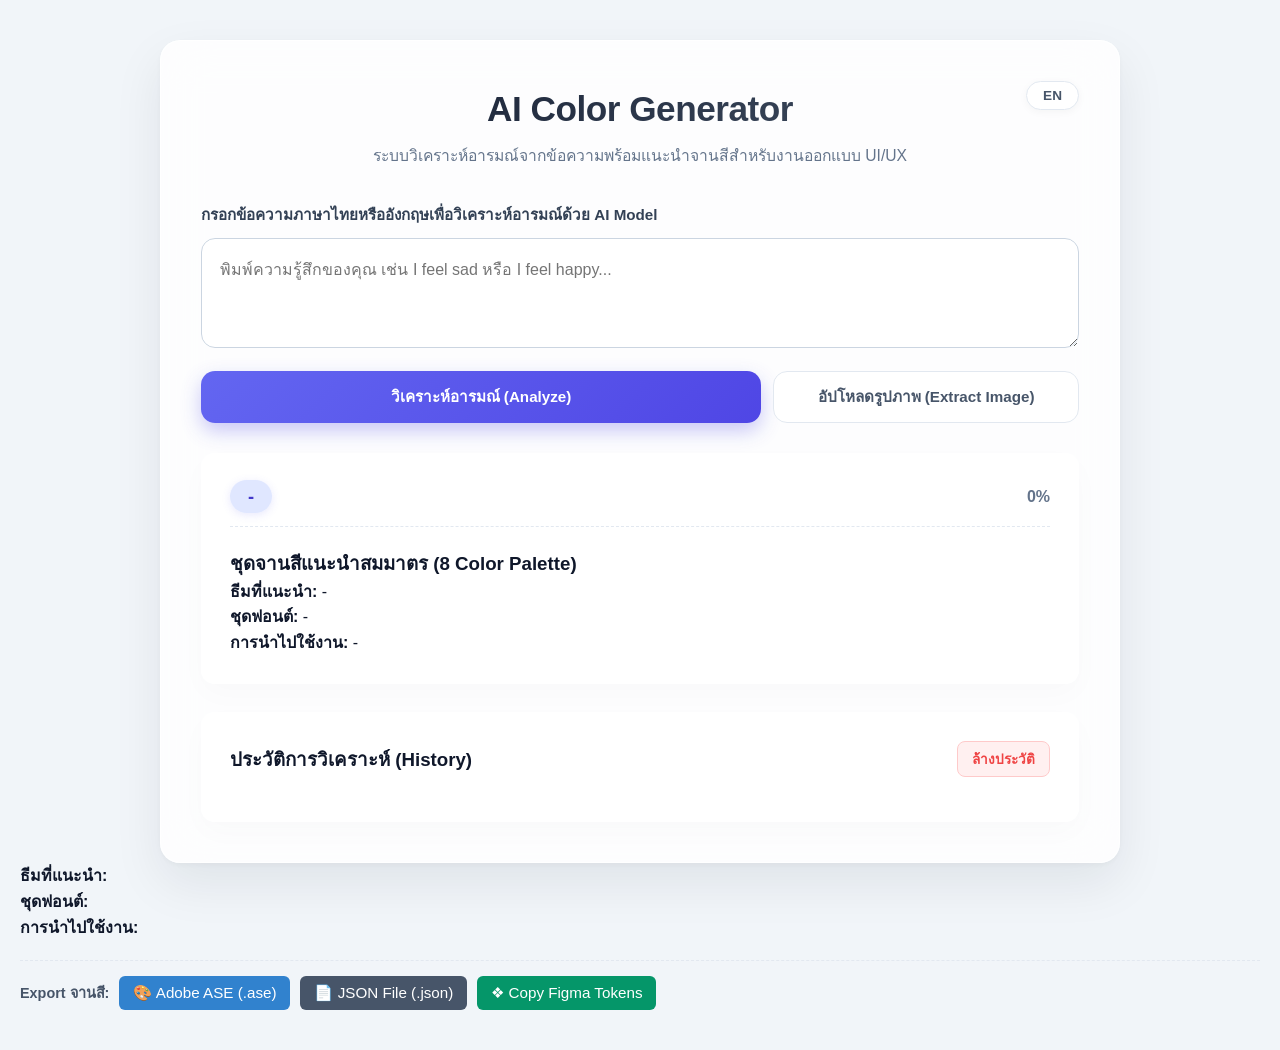
==== web/index.html @ 5c0ebe3a "Update index.html" ====
<!DOCTYPE html>
<html lang="th">
<head>
    <meta charset="UTF-8">
    <meta name="viewport" content="width=device-width, initial-scale=1.0">
    <title>AI Sentiment Color Palette</title>
    <link rel="stylesheet" href="style.css">
</head>
<body>
    <div class="container">
        <header>
            <h1>AI Color Generator</h1>
            <p id="subTitle">ระบบวิเคราะห์อารมณ์จากข้อความพร้อมแนะนำจานสีสำหรับงานออกแบบ UI/UX</p>
            <!-- 🟢 จุดที่ต้องตรวจสอบ: id ต้องตรงกัน และใส่ type="button" เพื่อป้องกันการ submit form -->
            <button type="button" id="langToggleBtn">EN</button>
        </header>

        <section class="input-section">
            <label id="inputLabel" for="textInput" class="input-label">กรอกข้อความภาษาไทยหรืออังกฤษเพื่อวิเคราะห์อารมณ์ด้วย AI Model</label>
            <textarea id="textInput" placeholder="พิมพ์ความรู้สึกของคุณ เช่น I feel sad หรือ I feel happy..."></textarea>
            
            <div class="action-buttons">
                <button type="button" id="analyzeBtn" class="btn-primary">วิเคราะห์อารมณ์ (Analyze)</button>
                <button type="button" id="uploadTriggerBtn" class="btn-secondary">อัปโหลดรูปภาพ (Extract Image)</button>
                <input type="file" id="imageInput" accept="image/*" style="display: none;">
            </div>
            
            <div id="alertBox" class="alert-box"></div>
        </section>

        <!-- Result Section -->
        <section class="result-section">
            <div class="result-header">
                <div>
                    <span id="emotionLabel" class="emotion-badge">-</span>
                </div>
                <div>
                    <span id="confidenceValue" style="font-weight: bold; color: #64748b;">0%</span>
                </div>
            </div>

            <h3 id="paletteTitle">ชุดจานสีแนะนำสมมาตร (8 Color Palette)</h3>
            <div id="paletteDisplay"></div>

            <div class="advisory-section">
                <p><strong>ธีมที่แนะนำ:</strong> <span id="themeName">-</span></p>
                <p><strong>ชุดฟอนต์:</strong> <span id="fontPairing">-</span></p>
                <p><strong>การนำไปใช้งาน:</strong> <span id="usageContext">-</span></p>
            </div>
        </section>

        <!-- Image Extracted Palette Section -->
        <section id="extractedPaletteSection" class="extracted-section" style="display: none;">
            <div class="image-preview-container">
                <img id="imagePreview" src="" alt="Uploaded Preview">
            </div>
            <div id="extractedPalette"></div>
        </section>

        <!-- History Section -->
        <section class="history-section">
            <div class="history-header">
                <h3 id="historyTitle">ประวัติการวิเคราะห์ (History)</h3>
                <button type="button" id="clearHistoryBtn" class="btn-clear">ล้างประวัติ</button>
            </div>
            <div id="historyList" class="history-list"></div>
        </section>
    </div>

    <!-- 🟢 ใส่ type="module" ในการเรียกใช้ script -->
    <script type="module" src="app.js"></script>

        <!-- ค้นหาโซนแสดงผลจานสีเดิม -->
    <div id="paletteDisplay"></div>

    <div class="advisory-section">
        <p><strong>ธีมที่แนะนำ:</strong> <span id="themeName"></span></p>
        <p><strong>ชุดฟอนต์:</strong> <span id="fontPairing"></span></p>
        <p><strong>การนำไปใช้งาน:</strong> <span id="usageContext"></span></p>
    </div>

    <!-- 🟢 นำโค้ดปุ่ม Export ชุดนี้ไปวางต่อตรงนี้ได้เลยครับ -->
    <div class="export-container" style="margin-top: 20px; padding-top: 15px; border-top: 1px dashed #e2e8f0; display: flex; gap: 10px; flex-wrap: wrap; align-items: center;">
        <span style="font-weight: bold; font-size: 0.9rem; color: #475569;">Export จานสี:</span>
    
     <!-- ปุ่มดาวน์โหลด ASE -->
     <button type="button" id="exportAseBtn" class="btn-export" style="background-color: #3182ce; color: white; padding: 8px 14px; border: none; border-radius: 6px; cursor: pointer; font-weight: 500;">
        🎨 Adobe ASE (.ase)
     </button>
    
     <!-- ปุ่มดาวน์โหลด JSON -->
     <button type="button" id="exportJsonBtn" class="btn-export" style="background-color: #475569; color: white; padding: 8px 14px; border: none; border-radius: 6px; cursor: pointer; font-weight: 500;">
            📄 JSON File (.json)
      </button>

     <!-- ปุ่ม Copy Figma Tokens -->
      <button type="button" id="exportFigmaBtn" class="btn-export" style="background-color: #059669; color: white; padding: 8px 14px; border: none; border-radius: 6px; cursor: pointer; font-weight: 500;">
          ❖ Copy Figma Tokens
        </button>
    </div>
</body>
</html>
---- web/style.css ----
/* ==========================================================================
   1. CORE VARIABLES & BASE
   ========================================================================== */
:root {
    --primary-radius: 20px;
    --secondary-radius: 14px;
    --transition-speed: 1s;
    --font-primary: 'Plus Jakarta Sans', 'Inter', -apple-system, sans-serif;
    
    --text-main: #0f172a;
    --text-muted: #64748b;
    
    --glass-bg: rgba(255, 255, 255, 0.82);
    --glass-border: rgba(255, 255, 255, 0.7);
    --glass-shadow: 0 20px 50px rgba(15, 23, 42, 0.08), 0 2px 6px rgba(0, 0, 0, 0.04);
}

* {
    box-sizing: border-box;
    margin: 0;
    padding: 0;
}

body {
    font-family: var(--font-primary);
    background-color: #f1f5f9;
    color: var(--text-main);
    min-height: 100vh;
    padding: 40px 20px;
    line-height: 1.6;
    transition: background-color var(--transition-speed) ease-in-out;
}

/* ==========================================================================
   2. MAIN CONTAINER
   ========================================================================== */
.container {
    max-width: 960px;
    margin: 0 auto;
    background: var(--glass-bg);
    backdrop-filter: blur(24px);
    -webkit-backdrop-filter: blur(24px);
    border: 1px solid var(--glass-border);
    border-radius: var(--primary-radius);
    padding: 40px;
    box-shadow: var(--glass-shadow);
}

header {
    text-align: center;
    margin-bottom: 35px;
    position: relative;
}

h1 {
    font-size: 2.2rem;
    font-weight: 800;
    letter-spacing: -0.5px;
    background: linear-gradient(135deg, #0f172a 0%, #475569 100%);
    -webkit-background-clip: text;
    -webkit-text-fill-color: transparent;
    margin-bottom: 6px;
}

#subTitle {
    color: var(--text-muted);
    font-size: 0.98rem;
}

#langToggleBtn {
    position: absolute;
    top: 0;
    right: 0;
    background: #ffffff;
    border: 1px solid #e2e8f0;
    padding: 6px 16px;
    border-radius: 30px;
    font-size: 0.85rem;
    font-weight: 700;
    color: #475569;
    cursor: pointer;
    box-shadow: 0 2px 8px rgba(0,0,0,0.04);
    transition: all 0.2s;
}

#langToggleBtn:hover {
    background: #f8fafc;
    border-color: #cbd5e1;
    transform: translateY(-1px);
}

/* ==========================================================================
   3. INPUTS & BUTTONS
   ========================================================================== */
.input-section {
    margin-bottom: 30px;
}

.input-label {
    display: block;
    font-weight: 700;
    margin-bottom: 10px;
    font-size: 0.95rem;
    color: #334155;
}

textarea {
    width: 100%;
    min-height: 110px;
    padding: 18px;
    border-radius: var(--secondary-radius);
    border: 1.5px solid #cbd5e1;
    background: rgba(255, 255, 255, 0.95);
    font-family: inherit;
    font-size: 1rem;
    color: var(--text-main);
    resize: vertical;
    transition: all 0.25s ease;
}

textarea:focus {
    outline: none;
    border-color: #6366f1;
    background: #ffffff;
    box-shadow: 0 0 0 4px rgba(99, 102, 241, 0.18);
}

.action-buttons {
    display: flex;
    gap: 12px;
    margin-top: 16px;
}

button {
    border: none;
    border-radius: var(--secondary-radius);
    padding: 13px 24px;
    font-size: 0.95rem;
    font-weight: 700;
    cursor: pointer;
    transition: all 0.25s cubic-bezier(0.4, 0, 0.2, 1);
}

.btn-primary {
    background: linear-gradient(135deg, #6366f1 0%, #4f46e5 100%);
    color: #ffffff;
    flex: 2;
    box-shadow: 0 8px 20px rgba(79, 70, 229, 0.3);
}

.btn-primary:hover {
    transform: translateY(-2px);
    box-shadow: 0 12px 25px rgba(79, 70, 229, 0.4);
}

.btn-secondary {
    background: #ffffff;
    border: 1.5px solid #e2e8f0;
    color: #475569;
    flex: 1;
}

.btn-secondary:hover {
    background: #f8fafc;
    border-color: #cbd5e1;
    color: #0f172a;
}

.alert-box {
    padding: 12px 16px;
    background-color: #fef2f2;
    border: 1px solid #fecaca;
    color: #dc2626;
    border-radius: var(--secondary-radius);
    font-size: 0.9rem;
    margin-top: 15px;
    display: none;
}

/* ==========================================================================
   4. PALETTE GRID (จัดเรียงสมมาตร 4 คอลัมน์ x 2 แถว)
   ========================================================================== */
.result-section, .extracted-section, .history-section {
    background: rgba(255, 255, 255, 0.7);
    border: 1px solid rgba(255, 255, 255, 0.9);
    border-radius: var(--secondary-radius);
    padding: 28px;
    margin-top: 28px;
    box-shadow: 0 10px 30px rgba(0,0,0,0.02);
}

.result-header {
    display: flex;
    justify-content: space-between;
    align-items: center;
    margin-bottom: 22px;
    padding-bottom: 14px;
    border-bottom: 1.5px dashed #e2e8f0;
}

.emotion-badge {
    font-size: 1.15rem;
    font-weight: 800;
    color: #4338ca;
    background: #e0e7ff;
    padding: 6px 18px;
    border-radius: 30px;
    box-shadow: 0 2px 8px rgba(99, 102, 241, 0.15);
}

/* 🟢 จุดสำคัญ: บังคับให้เป็น Grid 4 คอลัมน์ที่สมมาตร */
.palette-grid {
    display: grid;
    grid-template-columns: repeat(4, 1fr);
    gap: 16px;
    margin-top: 18px;
}

.color-card {
    display: flex;
    flex-direction: column;
    border-radius: 14px;
    overflow: hidden;
    background: #ffffff;
    border: 1px solid rgba(226, 232, 240, 0.8);
    box-shadow: 0 4px 12px rgba(0, 0, 0, 0.03);
    transition: all 0.25s cubic-bezier(0.34, 1.56, 0.64, 1);
    position: relative;
    cursor: pointer;
}

.color-card:hover {
    transform: translateY(-6px) scale(1.02);
    box-shadow: 0 14px 28px rgba(0, 0, 0, 0.1);
    border-color: rgba(99, 102, 241, 0.4);
}

.color-swatch-box {
    width: 100%;
    height: 80px;
    transition: opacity 0.2s;
    position: relative;
}

.color-info {
    padding: 12px 8px;
    text-align: center;
    background: #ffffff;
}

.color-hex {
    font-size: 0.88rem;
    font-weight: 800;
    color: #1e293b;
    display: block;
    font-family: 'JetBrains Mono', monospace, sans-serif;
    letter-spacing: -0.3px;
}

.color-role {
    font-size: 0.68rem;
    color: #64748b;
    text-transform: uppercase;
    letter-spacing: 0.8px;
    font-weight: 700;
    margin-top: 4px;
    display: inline-block;
    padding: 2px 8px;
    background: #f1f5f9;
    border-radius: 6px;
}

/* ==========================================================================
   5. HISTORY LIST
   ========================================================================== */
.history-header {
    display: flex;
    justify-content: space-between;
    align-items: center;
    margin-bottom: 16px;
}

.btn-clear {
    background: #fff0f0;
    color: #ef4444;
    font-size: 0.85rem;
    padding: 6px 14px;
    border-radius: 8px;
    border: 1px solid #fecaca;
}

.btn-clear:hover {
    background: #fee2e2;
    color: #dc2626;
}

.history-list {
    display: flex;
    flex-direction: column;
    gap: 10px;
    max-height: 320px;
    overflow-y: auto;
    padding-right: 4px;
}

.history-item {
    display: flex;
    justify-content: space-between;
    align-items: center;
    padding: 12px 18px;
    background: rgba(255, 255, 255, 0.8);
    border: 1px solid rgba(226, 232, 240, 0.8);
    border-radius: 12px;
    cursor: pointer;
    transition: all 0.2s ease;
}

.history-item:hover {
    background: #ffffff;
    transform: translateX(4px);
    box-shadow: 0 4px 14px rgba(0,0,0,0.05);
}

.history-text {
    max-width: 280px;
    white-space: nowrap;
    overflow: hidden;
    text-overflow: ellipsis;
    font-size: 0.92rem;
    color: #334155;
    font-weight: 600;
}

.history-mini-palette {
    display: flex;
    gap: 4px;
}

.mini-swatch {
    width: 14px;
    height: 14px;
    border-radius: 4px;
    box-shadow: 0 1px 3px rgba(0,0,0,0.12);
}

/* ==========================================================================
   6. CONFIRMATION MODAL POPUP
   ========================================================================== */
.modal-overlay {
    position: fixed;
    top: 0;
    left: 0;
    width: 100vw;
    height: 100vh;
    background: rgba(15, 23, 42, 0.4);
    backdrop-filter: blur(8px);
    display: flex;
    justify-content: center;
    align-items: center;
    z-index: 9999;
    opacity: 0;
    pointer-events: none;
    transition: opacity 0.25s ease;
}

.modal-overlay.active {
    opacity: 1;
    pointer-events: auto;
}

.modal-card {
    background: #ffffff;
    padding: 30px;
    border-radius: 20px;
    max-width: 400px;
    width: 90%;
    text-align: center;
    box-shadow: 0 25px 50px -12px rgba(0, 0, 0, 0.25);
    transform: scale(0.9);
    transition: transform 0.25s cubic-bezier(0.34, 1.56, 0.64, 1);
}

.modal-overlay.active .modal-card {
    transform: scale(1);
}

.modal-icon {
    font-size: 2.5rem;
    margin-bottom: 12px;
}

.modal-title {
    font-size: 1.25rem;
    font-weight: 800;
    color: #0f172a;
    margin-bottom: 8px;
}

.modal-desc {
    font-size: 0.92rem;
    color: #64748b;
    margin-bottom: 24px;
}

.modal-actions {
    display: flex;
    gap: 12px;
}

.btn-modal-cancel {
    background: #f1f5f9;
    color: #475569;
    flex: 1;
}

.btn-modal-cancel:hover {
    background: #e2e8f0;
}

.btn-modal-confirm {
    background: #ef4444;
    color: #ffffff;
    flex: 1;
    box-shadow: 0 4px 12px rgba(239, 68, 68, 0.3);
}

.btn-modal-confirm:hover {
    background: #dc2626;
}

/* ==========================================================================
   7. RESPONSIVE DESIGN
   ========================================================================== */
@media (max-width: 768px) {
    .palette-grid {
        grid-template-columns: repeat(2, 1fr); /* บนมือถือปรับเป็น 2 คอลัมน์สมมาตร */
        gap: 12px;
    }
}

@media (max-width: 640px) {
    body { padding: 15px 10px; }
    .container { padding: 20px 16px; }
    h1 { font-size: 1.6rem; }
    .action-buttons { flex-direction: column; }
}
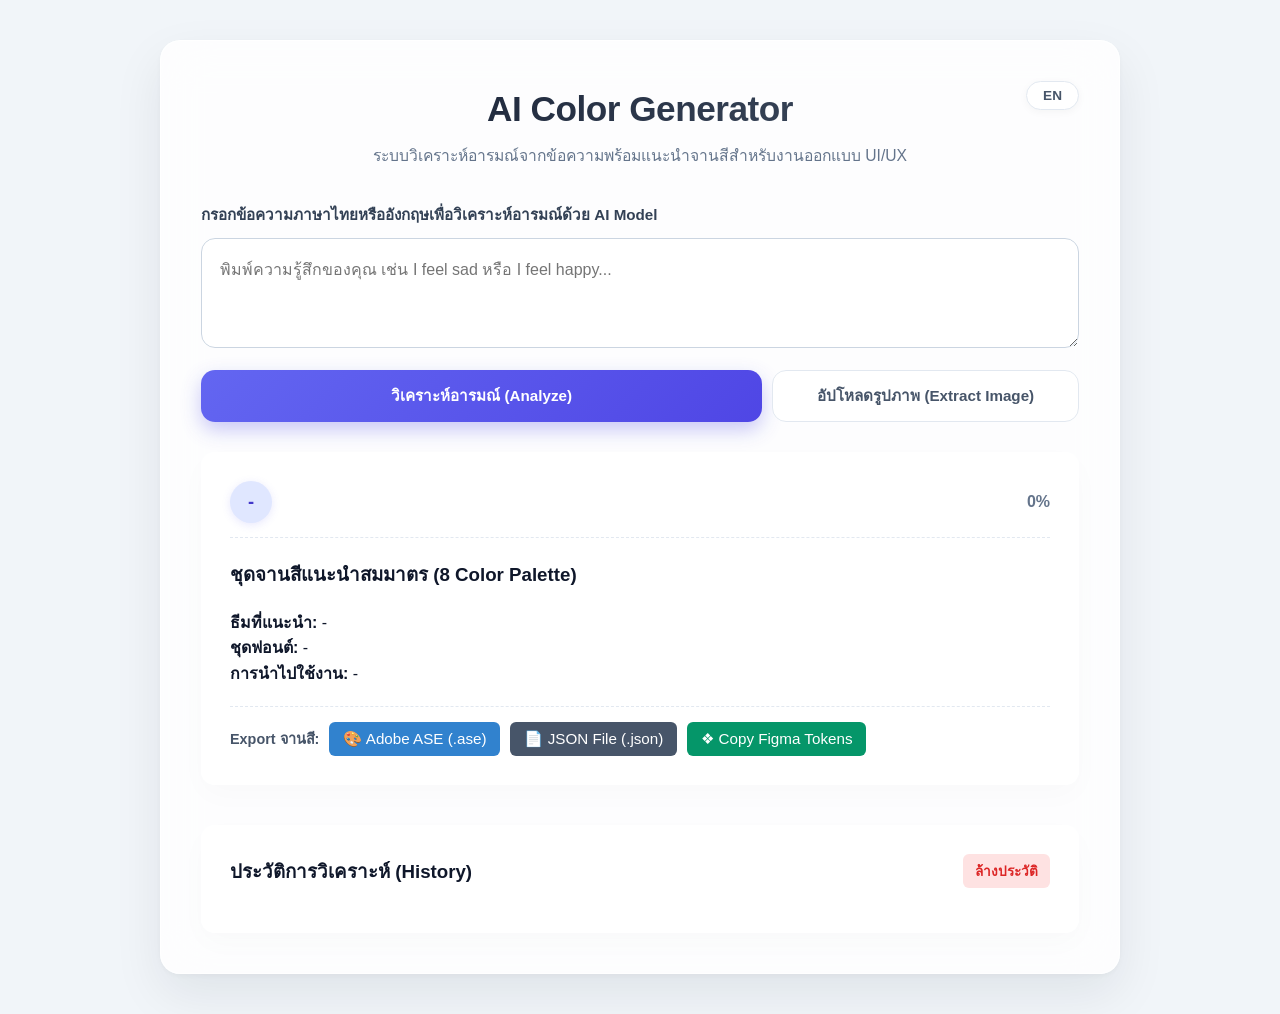
==== commit 1a333a08: "Update index.html" ====
--- a/web/index.html
+++ b/web/index.html
@@ -3,100 +3,85 @@
 <head>
     <meta charset="UTF-8">
     <meta name="viewport" content="width=device-width, initial-scale=1.0">
-    <title>AI Sentiment Color Palette</title>
+    <title>AI Sentiment Color Palette Generator</title>
     <link rel="stylesheet" href="style.css">
 </head>
 <body>
     <div class="container">
-        <header>
+        <!-- Header Section -->
+        <header style="position: relative;">
             <h1>AI Color Generator</h1>
             <p id="subTitle">ระบบวิเคราะห์อารมณ์จากข้อความพร้อมแนะนำจานสีสำหรับงานออกแบบ UI/UX</p>
-            <!-- 🟢 จุดที่ต้องตรวจสอบ: id ต้องตรงกัน และใส่ type="button" เพื่อป้องกันการ submit form -->
-            <button type="button" id="langToggleBtn">EN</button>
+            <button type="button" id="langToggleBtn" style="position: absolute; right: 0; top: 0;">EN</button>
         </header>
 
+        <!-- Input Section -->
         <section class="input-section">
             <label id="inputLabel" for="textInput" class="input-label">กรอกข้อความภาษาไทยหรืออังกฤษเพื่อวิเคราะห์อารมณ์ด้วย AI Model</label>
             <textarea id="textInput" placeholder="พิมพ์ความรู้สึกของคุณ เช่น I feel sad หรือ I feel happy..."></textarea>
             
-            <div class="action-buttons">
+            <div class="action-buttons" style="margin-top: 15px; display: flex; gap: 10px;">
                 <button type="button" id="analyzeBtn" class="btn-primary">วิเคราะห์อารมณ์ (Analyze)</button>
                 <button type="button" id="uploadTriggerBtn" class="btn-secondary">อัปโหลดรูปภาพ (Extract Image)</button>
                 <input type="file" id="imageInput" accept="image/*" style="display: none;">
             </div>
             
-            <div id="alertBox" class="alert-box"></div>
+            <div id="alertBox" class="alert-box" style="display: none; color: red; margin-top: 10px;"></div>
         </section>
 
         <!-- Result Section -->
-        <section class="result-section">
-            <div class="result-header">
-                <div>
-                    <span id="emotionLabel" class="emotion-badge">-</span>
-                </div>
-                <div>
-                    <span id="confidenceValue" style="font-weight: bold; color: #64748b;">0%</span>
-                </div>
+        <section class="result-section" style="margin-top: 30px;">
+            <div class="result-header" style="display: flex; justify-content: space-between; align-items: center;">
+                <span id="emotionLabel" class="emotion-badge">-</span>
+                <span id="confidenceValue" style="font-weight: bold; color: #64748b;">0%</span>
             </div>
 
-            <h3 id="paletteTitle">ชุดจานสีแนะนำสมมาตร (8 Color Palette)</h3>
+            <h3 id="paletteTitle" style="margin-top: 20px;">ชุดจานสีแนะนำสมมาตร (8 Color Palette)</h3>
             <div id="paletteDisplay"></div>
 
-            <div class="advisory-section">
+            <div class="advisory-section" style="margin-top: 20px;">
                 <p><strong>ธีมที่แนะนำ:</strong> <span id="themeName">-</span></p>
                 <p><strong>ชุดฟอนต์:</strong> <span id="fontPairing">-</span></p>
                 <p><strong>การนำไปใช้งาน:</strong> <span id="usageContext">-</span></p>
             </div>
+
+            <!-- 🟢 ปุ่ม Export จานสี (ใส่ไว้ตรงนี้) -->
+            <div class="export-container" style="margin-top: 20px; padding-top: 15px; border-top: 1px dashed #e2e8f0; display: flex; gap: 10px; flex-wrap: wrap; align-items: center;">
+                <span style="font-weight: bold; font-size: 0.9rem; color: #475569;">Export จานสี:</span>
+                
+                <button type="button" id="exportAseBtn" class="btn-export" style="background-color: #3182ce; color: white; padding: 8px 14px; border: none; border-radius: 6px; cursor: pointer; font-weight: 500;">
+                    🎨 Adobe ASE (.ase)
+                </button>
+                
+                <button type="button" id="exportJsonBtn" class="btn-export" style="background-color: #475569; color: white; padding: 8px 14px; border: none; border-radius: 6px; cursor: pointer; font-weight: 500;">
+                    📄 JSON File (.json)
+                </button>
+
+                <button type="button" id="exportFigmaBtn" class="btn-export" style="background-color: #059669; color: white; padding: 8px 14px; border: none; border-radius: 6px; cursor: pointer; font-weight: 500;">
+                    ❖ Copy Figma Tokens
+                </button>
+            </div>
         </section>
 
         <!-- Image Extracted Palette Section -->
-        <section id="extractedPaletteSection" class="extracted-section" style="display: none;">
+        <section id="extractedPaletteSection" class="extracted-section" style="display: none; margin-top: 30px;">
             <div class="image-preview-container">
-                <img id="imagePreview" src="" alt="Uploaded Preview">
+                <img id="imagePreview" src="" alt="Uploaded Preview" style="max-width: 100%; height: auto;">
             </div>
-            <div id="extractedPalette"></div>
+            <div id="extractedPalette" style="margin-top: 15px;"></div>
         </section>
 
         <!-- History Section -->
-        <section class="history-section">
-            <div class="history-header">
+        <section class="history-section" style="margin-top: 40px;">
+            <div class="history-header" style="display: flex; justify-content: space-between; align-items: center;">
                 <h3 id="historyTitle">ประวัติการวิเคราะห์ (History)</h3>
-                <button type="button" id="clearHistoryBtn" class="btn-clear">ล้างประวัติ</button>
+                <button type="button" id="clearHistoryBtn" class="btn-clear" style="background-color: #fee2e2; color: #dc2626; border: none; padding: 6px 12px; border-radius: 6px; cursor: pointer;">ล้างประวัติ</button>
             </div>
-            <div id="historyList" class="history-list"></div>
+            <div id="historyList" class="history-list" style="margin-top: 15px;"></div>
         </section>
     </div>
 
-    <!-- 🟢 ใส่ type="module" ในการเรียกใช้ script -->
+    <!-- Script Module -->
     <script type="module" src="app.js"></script>
-
-        <!-- ค้นหาโซนแสดงผลจานสีเดิม -->
-    <div id="paletteDisplay"></div>
-
-    <div class="advisory-section">
-        <p><strong>ธีมที่แนะนำ:</strong> <span id="themeName"></span></p>
-        <p><strong>ชุดฟอนต์:</strong> <span id="fontPairing"></span></p>
-        <p><strong>การนำไปใช้งาน:</strong> <span id="usageContext"></span></p>
-    </div>
-
-    <!-- 🟢 นำโค้ดปุ่ม Export ชุดนี้ไปวางต่อตรงนี้ได้เลยครับ -->
-    <div class="export-container" style="margin-top: 20px; padding-top: 15px; border-top: 1px dashed #e2e8f0; display: flex; gap: 10px; flex-wrap: wrap; align-items: center;">
-        <span style="font-weight: bold; font-size: 0.9rem; color: #475569;">Export จานสี:</span>
-    
-     <!-- ปุ่มดาวน์โหลด ASE -->
-     <button type="button" id="exportAseBtn" class="btn-export" style="background-color: #3182ce; color: white; padding: 8px 14px; border: none; border-radius: 6px; cursor: pointer; font-weight: 500;">
-        🎨 Adobe ASE (.ase)
-     </button>
-    
-     <!-- ปุ่มดาวน์โหลด JSON -->
-     <button type="button" id="exportJsonBtn" class="btn-export" style="background-color: #475569; color: white; padding: 8px 14px; border: none; border-radius: 6px; cursor: pointer; font-weight: 500;">
-            📄 JSON File (.json)
-      </button>
-
-     <!-- ปุ่ม Copy Figma Tokens -->
-      <button type="button" id="exportFigmaBtn" class="btn-export" style="background-color: #059669; color: white; padding: 8px 14px; border: none; border-radius: 6px; cursor: pointer; font-weight: 500;">
-          ❖ Copy Figma Tokens
-        </button>
-    </div>
 </body>
 </html>
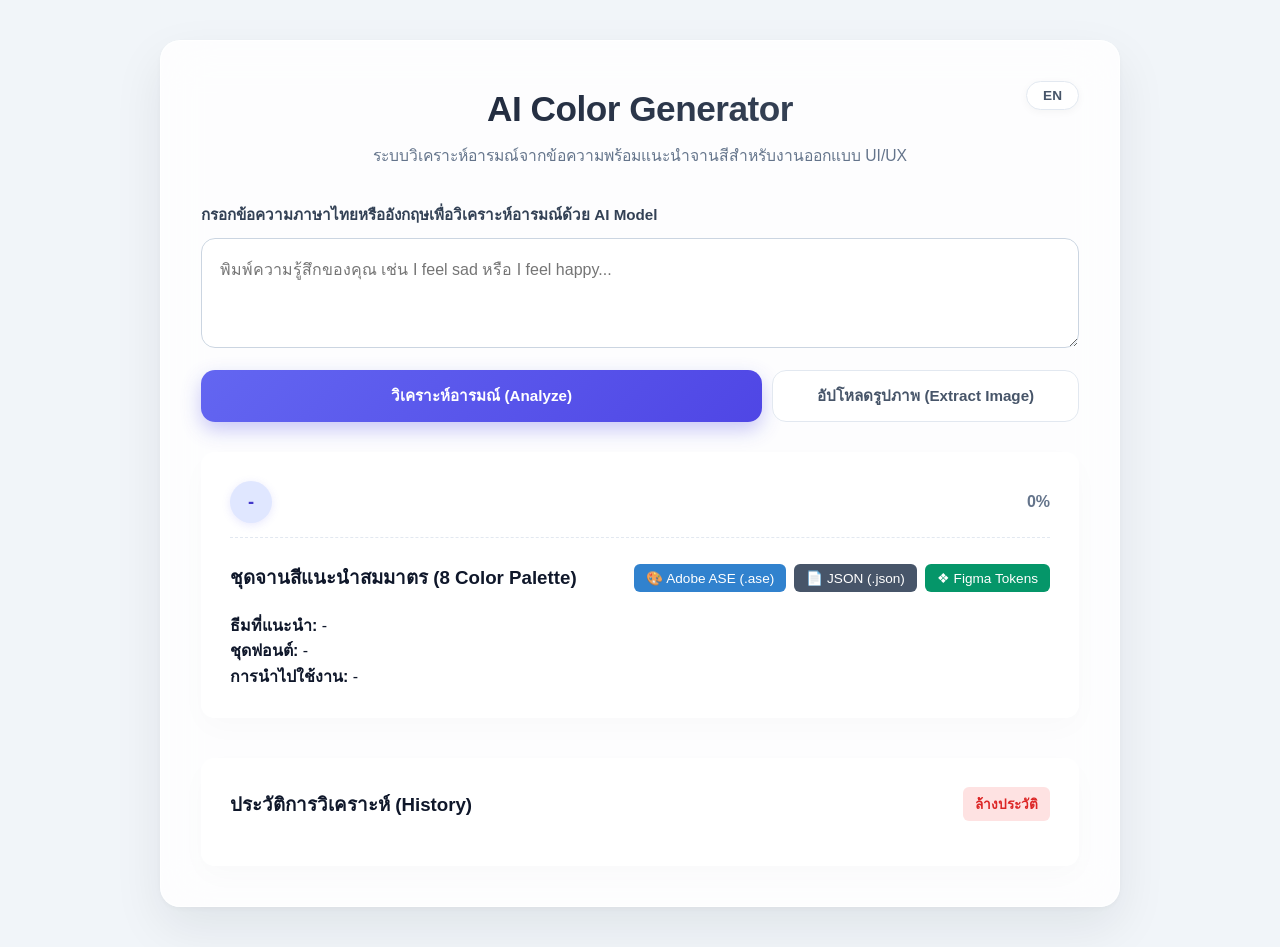
==== commit a31887bc: "Update index.html" ====
--- a/web/index.html
+++ b/web/index.html
@@ -36,30 +36,32 @@
                 <span id="confidenceValue" style="font-weight: bold; color: #64748b;">0%</span>
             </div>
 
-            <h3 id="paletteTitle" style="margin-top: 20px;">ชุดจานสีแนะนำสมมาตร (8 Color Palette)</h3>
-            <div id="paletteDisplay"></div>
+            <!-- 🟢 ส่วนหัวข้อจานสี + กลุ่มปุ่ม Export (ย้ายมาไว้บรรทัดเดียวกันเรียบร้อย) -->
+            <div class="palette-header-container" style="display: flex; justify-content: space-between; align-items: center; margin-top: 25px; flex-wrap: wrap; gap: 10px;">
+                <h3 id="paletteTitle" style="margin: 0;">ชุดจานสีแนะนำสมมาตร (8 Color Palette)</h3>
+                
+                <!-- กลุ่มปุ่ม Export -->
+                <div class="export-container" style="display: flex; gap: 8px; align-items: center;">
+                    <button type="button" id="exportAseBtn" class="btn-export" style="background-color: #3182ce; color: white; padding: 6px 12px; border: none; border-radius: 6px; cursor: pointer; font-weight: 500; font-size: 0.85rem;">
+                        🎨 Adobe ASE (.ase)
+                    </button>
+                    <button type="button" id="exportJsonBtn" class="btn-export" style="background-color: #475569; color: white; padding: 6px 12px; border: none; border-radius: 6px; cursor: pointer; font-weight: 500; font-size: 0.85rem;">
+                        📄 JSON (.json)
+                    </button>
+                    <button type="button" id="exportFigmaBtn" class="btn-export" style="background-color: #059669; color: white; padding: 6px 12px; border: none; border-radius: 6px; cursor: pointer; font-weight: 500; font-size: 0.85rem;">
+                        ❖ Figma Tokens
+                    </button>
+                </div>
+            </div>
 
+            <!-- แสดงผลการ์ดจานสี -->
+            <div id="paletteDisplay" style="margin-top: 15px;"></div>
+
+            <!-- คำแนะนำการออกแบบ -->
             <div class="advisory-section" style="margin-top: 20px;">
                 <p><strong>ธีมที่แนะนำ:</strong> <span id="themeName">-</span></p>
                 <p><strong>ชุดฟอนต์:</strong> <span id="fontPairing">-</span></p>
                 <p><strong>การนำไปใช้งาน:</strong> <span id="usageContext">-</span></p>
-            </div>
-
-            <!-- 🟢 ปุ่ม Export จานสี (ใส่ไว้ตรงนี้) -->
-            <div class="export-container" style="margin-top: 20px; padding-top: 15px; border-top: 1px dashed #e2e8f0; display: flex; gap: 10px; flex-wrap: wrap; align-items: center;">
-                <span style="font-weight: bold; font-size: 0.9rem; color: #475569;">Export จานสี:</span>
-                
-                <button type="button" id="exportAseBtn" class="btn-export" style="background-color: #3182ce; color: white; padding: 8px 14px; border: none; border-radius: 6px; cursor: pointer; font-weight: 500;">
-                    🎨 Adobe ASE (.ase)
-                </button>
-                
-                <button type="button" id="exportJsonBtn" class="btn-export" style="background-color: #475569; color: white; padding: 8px 14px; border: none; border-radius: 6px; cursor: pointer; font-weight: 500;">
-                    📄 JSON File (.json)
-                </button>
-
-                <button type="button" id="exportFigmaBtn" class="btn-export" style="background-color: #059669; color: white; padding: 8px 14px; border: none; border-radius: 6px; cursor: pointer; font-weight: 500;">
-                    ❖ Copy Figma Tokens
-                </button>
             </div>
         </section>
 
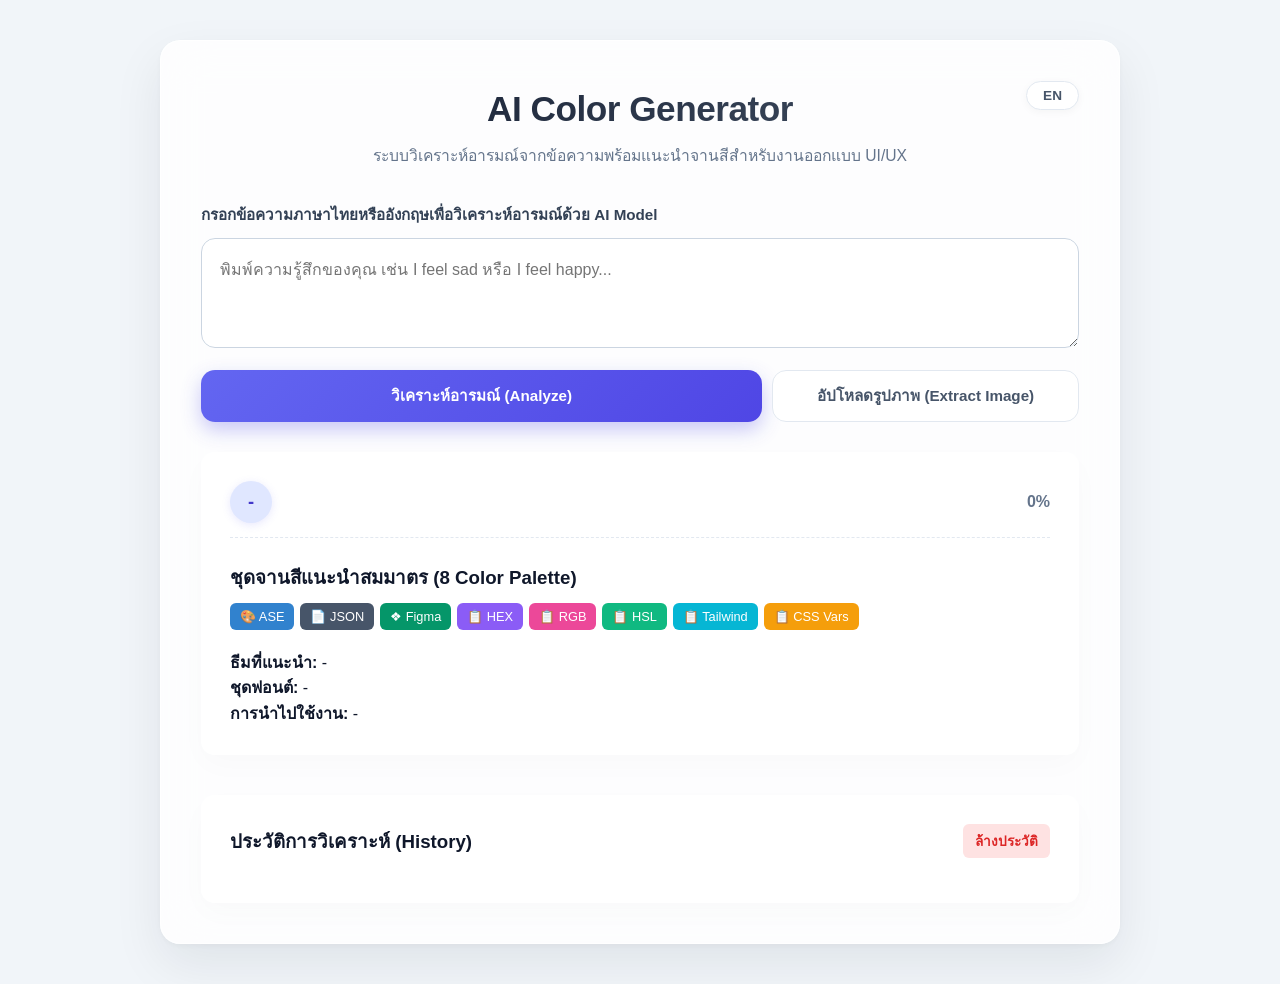
==== commit bb90e26f: "." ====
--- a/web/index.html
+++ b/web/index.html
@@ -36,20 +36,38 @@
                 <span id="confidenceValue" style="font-weight: bold; color: #64748b;">0%</span>
             </div>
 
-            <!-- 🟢 ส่วนหัวข้อจานสี + กลุ่มปุ่ม Export (ย้ายมาไว้บรรทัดเดียวกันเรียบร้อย) -->
+            <!-- 🟢 ส่วนหัวข้อจานสี + กลุ่มปุ่ม Export & Copy Code -->
             <div class="palette-header-container" style="display: flex; justify-content: space-between; align-items: center; margin-top: 25px; flex-wrap: wrap; gap: 10px;">
                 <h3 id="paletteTitle" style="margin: 0;">ชุดจานสีแนะนำสมมาตร (8 Color Palette)</h3>
                 
-                <!-- กลุ่มปุ่ม Export -->
-                <div class="export-container" style="display: flex; gap: 8px; align-items: center;">
-                    <button type="button" id="exportAseBtn" class="btn-export" style="background-color: #3182ce; color: white; padding: 6px 12px; border: none; border-radius: 6px; cursor: pointer; font-weight: 500; font-size: 0.85rem;">
-                        🎨 Adobe ASE (.ase)
+                <!-- กลุ่มปุ่ม Export และ Copy Code -->
+                <div class="export-container" style="display: flex; gap: 6px; align-items: center; flex-wrap: wrap;">
+                    <!-- ปุ่ม Export ไฟล์ -->
+                    <button type="button" id="exportAseBtn" class="btn-export" style="background-color: #3182ce; color: white; padding: 6px 10px; border: none; border-radius: 6px; cursor: pointer; font-weight: 500; font-size: 0.8rem;">
+                        🎨 ASE
                     </button>
-                    <button type="button" id="exportJsonBtn" class="btn-export" style="background-color: #475569; color: white; padding: 6px 12px; border: none; border-radius: 6px; cursor: pointer; font-weight: 500; font-size: 0.85rem;">
-                        📄 JSON (.json)
+                    <button type="button" id="exportJsonBtn" class="btn-export" style="background-color: #475569; color: white; padding: 6px 10px; border: none; border-radius: 6px; cursor: pointer; font-weight: 500; font-size: 0.8rem;">
+                        📄 JSON
                     </button>
-                    <button type="button" id="exportFigmaBtn" class="btn-export" style="background-color: #059669; color: white; padding: 6px 12px; border: none; border-radius: 6px; cursor: pointer; font-weight: 500; font-size: 0.85rem;">
-                        ❖ Figma Tokens
+                    <button type="button" id="exportFigmaBtn" class="btn-export" style="background-color: #059669; color: white; padding: 6px 10px; border: none; border-radius: 6px; cursor: pointer; font-weight: 500; font-size: 0.8rem;">
+                        ❖ Figma
+                    </button>
+
+                    <!-- 🟢 ปุ่ม Copy Code ในรูปแบบต่างๆ -->
+                    <button type="button" id="copyHexBtn" class="btn-export" style="background-color: #8b5cf6; color: white; padding: 6px 10px; border: none; border-radius: 6px; cursor: pointer; font-weight: 500; font-size: 0.8rem;">
+                        📋 HEX
+                    </button>
+                    <button type="button" id="copyRgbBtn" class="btn-export" style="background-color: #ec4899; color: white; padding: 6px 10px; border: none; border-radius: 6px; cursor: pointer; font-weight: 500; font-size: 0.8rem;">
+                        📋 RGB
+                    </button>
+                    <button type="button" id="copyHslBtn" class="btn-export" style="background-color: #10b981; color: white; padding: 6px 10px; border: none; border-radius: 6px; cursor: pointer; font-weight: 500; font-size: 0.8rem;">
+                        📋 HSL
+                    </button>
+                    <button type="button" id="copyTailwindBtn" class="btn-export" style="background-color: #06b6d4; color: white; padding: 6px 10px; border: none; border-radius: 6px; cursor: pointer; font-weight: 500; font-size: 0.8rem;">
+                        📋 Tailwind
+                    </button>
+                    <button type="button" id="copyCssVarBtn" class="btn-export" style="background-color: #f59e0b; color: white; padding: 6px 10px; border: none; border-radius: 6px; cursor: pointer; font-weight: 500; font-size: 0.8rem;">
+                        📋 CSS Vars
                     </button>
                 </div>
             </div>
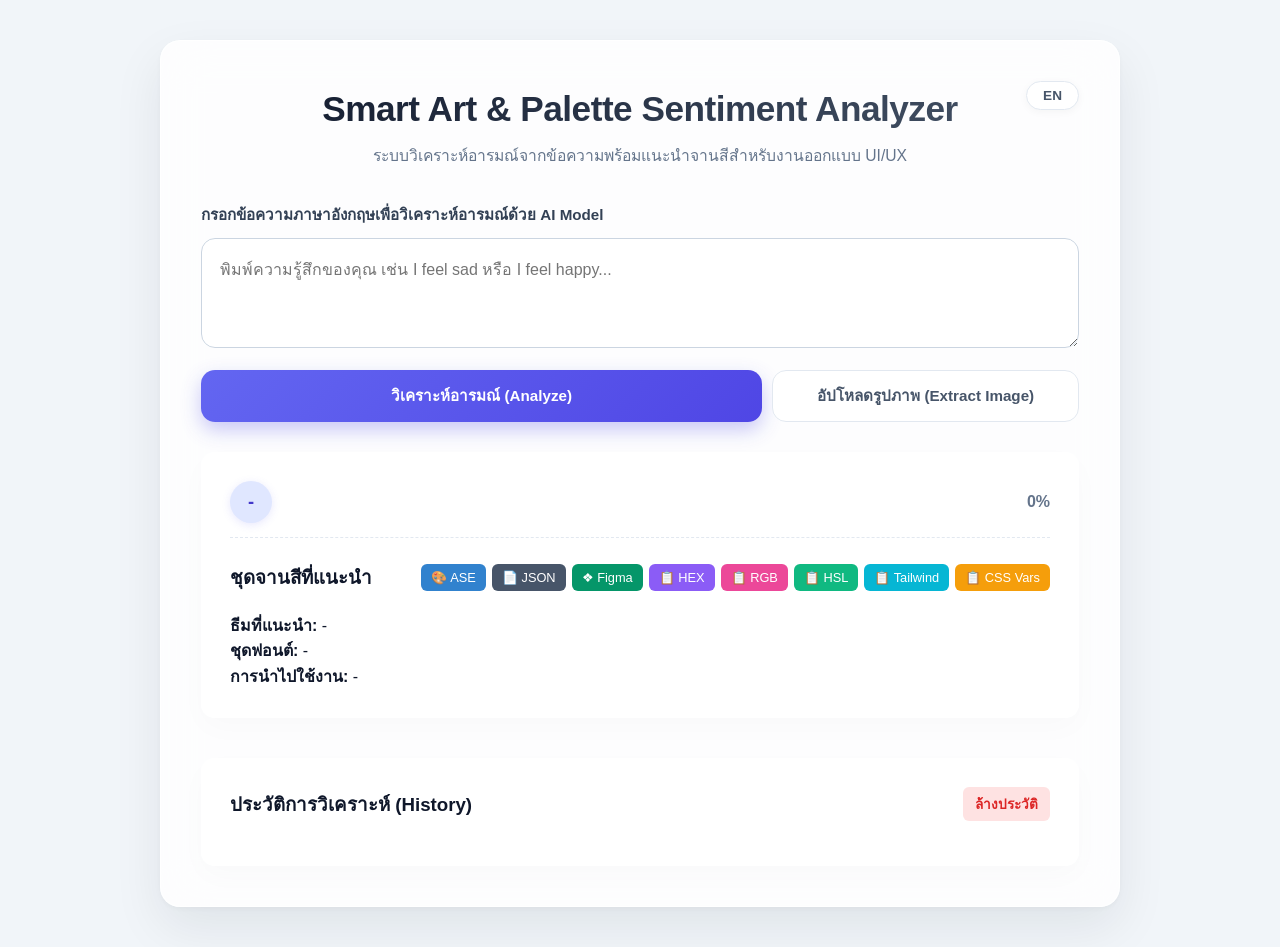
==== commit 2ec44f7d: "." ====
--- a/web/index.html
+++ b/web/index.html
@@ -3,21 +3,23 @@
 <head>
     <meta charset="UTF-8">
     <meta name="viewport" content="width=device-width, initial-scale=1.0">
-    <title>AI Sentiment Color Palette Generator</title>
+    <title>Smart Art & Palette Sentiment Analyzer</title>
     <link rel="stylesheet" href="style.css">
 </head>
 <body>
     <div class="container">
         <!-- Header Section -->
         <header style="position: relative;">
-            <h1>AI Color Generator</h1>
+            <!-- 🟢 แก้ไขคำว่า AI Color Generator -->
+            <h1>Smart Art & Palette Sentiment Analyzer</h1>
             <p id="subTitle">ระบบวิเคราะห์อารมณ์จากข้อความพร้อมแนะนำจานสีสำหรับงานออกแบบ UI/UX</p>
             <button type="button" id="langToggleBtn" style="position: absolute; right: 0; top: 0;">EN</button>
         </header>
 
         <!-- Input Section -->
         <section class="input-section">
-            <label id="inputLabel" for="textInput" class="input-label">กรอกข้อความภาษาไทยหรืออังกฤษเพื่อวิเคราะห์อารมณ์ด้วย AI Model</label>
+            <!-- 🟢 แก้ไขข้อความระบุให้กรอกภาษาอังกฤษ -->
+            <label id="inputLabel" for="textInput" class="input-label">กรอกข้อความภาษาอังกฤษเพื่อวิเคราะห์อารมณ์ด้วย AI Model</label>
             <textarea id="textInput" placeholder="พิมพ์ความรู้สึกของคุณ เช่น I feel sad หรือ I feel happy..."></textarea>
             
             <div class="action-buttons" style="margin-top: 15px; display: flex; gap: 10px;">
@@ -31,48 +33,38 @@
 
         <!-- Result Section -->
         <section class="result-section" style="margin-top: 30px;">
+            <!-- 1. ส่วนบอกอารมณ์ -->
             <div class="result-header" style="display: flex; justify-content: space-between; align-items: center;">
                 <span id="emotionLabel" class="emotion-badge">-</span>
                 <span id="confidenceValue" style="font-weight: bold; color: #64748b;">0%</span>
             </div>
 
-            <!-- 🟢 ส่วนหัวข้อจานสี + กลุ่มปุ่ม Export & Copy Code -->
-            <div class="palette-header-container" style="display: flex; justify-content: space-between; align-items: center; margin-top: 25px; flex-wrap: wrap; gap: 10px;">
-                <h3 id="paletteTitle" style="margin: 0;">ชุดจานสีแนะนำสมมาตร (8 Color Palette)</h3>
-                
-                <!-- กลุ่มปุ่ม Export และ Copy Code -->
-                <div class="export-container" style="display: flex; gap: 6px; align-items: center; flex-wrap: wrap;">
-                    <!-- ปุ่ม Export ไฟล์ -->
-                    <button type="button" id="exportAseBtn" class="btn-export" style="background-color: #3182ce; color: white; padding: 6px 10px; border: none; border-radius: 6px; cursor: pointer; font-weight: 500; font-size: 0.8rem;">
-                        🎨 ASE
-                    </button>
-                    <button type="button" id="exportJsonBtn" class="btn-export" style="background-color: #475569; color: white; padding: 6px 10px; border: none; border-radius: 6px; cursor: pointer; font-weight: 500; font-size: 0.8rem;">
-                        📄 JSON
-                    </button>
-                    <button type="button" id="exportFigmaBtn" class="btn-export" style="background-color: #059669; color: white; padding: 6px 10px; border: none; border-radius: 6px; cursor: pointer; font-weight: 500; font-size: 0.8rem;">
-                        ❖ Figma
-                    </button>
-
-                    <!-- 🟢 ปุ่ม Copy Code ในรูปแบบต่างๆ -->
-                    <button type="button" id="copyHexBtn" class="btn-export" style="background-color: #8b5cf6; color: white; padding: 6px 10px; border: none; border-radius: 6px; cursor: pointer; font-weight: 500; font-size: 0.8rem;">
-                        📋 HEX
-                    </button>
-                    <button type="button" id="copyRgbBtn" class="btn-export" style="background-color: #ec4899; color: white; padding: 6px 10px; border: none; border-radius: 6px; cursor: pointer; font-weight: 500; font-size: 0.8rem;">
-                        📋 RGB
-                    </button>
-                    <button type="button" id="copyHslBtn" class="btn-export" style="background-color: #10b981; color: white; padding: 6px 10px; border: none; border-radius: 6px; cursor: pointer; font-weight: 500; font-size: 0.8rem;">
-                        📋 HSL
-                    </button>
-                    <button type="button" id="copyTailwindBtn" class="btn-export" style="background-color: #06b6d4; color: white; padding: 6px 10px; border: none; border-radius: 6px; cursor: pointer; font-weight: 500; font-size: 0.8rem;">
-                        📋 Tailwind
-                    </button>
-                    <button type="button" id="copyCssVarBtn" class="btn-export" style="background-color: #f59e0b; color: white; padding: 6px 10px; border: none; border-radius: 6px; cursor: pointer; font-weight: 500; font-size: 0.8rem;">
-                        📋 CSS Vars
-                    </button>
+            <!-- 2. ส่วนแสดงรูปภาพ (อยู่ระหว่างคำบอกอารมณ์ และ ชุดจานสีที่แนะนำ) -->
+            <div id="extractedPaletteSection" class="extracted-section" style="display: none; margin: 20px 0; text-align: center;">
+                <div class="image-preview-container" style="max-width: 100%; overflow: hidden; border-radius: 12px; max-height: 400px; display: inline-block; border: 1px solid #e2e8f0; box-shadow: 0 4px 6px -1px rgba(0, 0, 0, 0.1);">
+                    <img id="imagePreview" src="" alt="Uploaded Preview" style="max-width: 100%; height: auto; display: block; object-fit: contain;">
                 </div>
             </div>
 
-            <!-- แสดงผลการ์ดจานสี -->
+            <!-- 3. หัวข้อชุดจานสี + ปุ่ม Export/Copy -->
+            <div class="palette-header-container" style="display: flex; justify-content: space-between; align-items: center; margin-top: 25px; flex-wrap: wrap; gap: 10px;">
+                <!-- 🟢 แก้ไขคำว่า ชุดจานสีแนะนำสมมาตร (8 Color Palette) -->
+                <h3 id="paletteTitle" style="margin: 0;">ชุดจานสีที่แนะนำ</h3>
+                
+                <div class="export-container" style="display: flex; gap: 6px; align-items: center; flex-wrap: wrap;">
+                    <button type="button" id="exportAseBtn" class="btn-export" style="background-color: #3182ce; color: white; padding: 6px 10px; border: none; border-radius: 6px; cursor: pointer; font-weight: 500; font-size: 0.8rem;">🎨 ASE</button>
+                    <button type="button" id="exportJsonBtn" class="btn-export" style="background-color: #475569; color: white; padding: 6px 10px; border: none; border-radius: 6px; cursor: pointer; font-weight: 500; font-size: 0.8rem;">📄 JSON</button>
+                    <button type="button" id="exportFigmaBtn" class="btn-export" style="background-color: #059669; color: white; padding: 6px 10px; border: none; border-radius: 6px; cursor: pointer; font-weight: 500; font-size: 0.8rem;">❖ Figma</button>
+
+                    <button type="button" id="copyHexBtn" class="btn-export" style="background-color: #8b5cf6; color: white; padding: 6px 10px; border: none; border-radius: 6px; cursor: pointer; font-weight: 500; font-size: 0.8rem;">📋 HEX</button>
+                    <button type="button" id="copyRgbBtn" class="btn-export" style="background-color: #ec4899; color: white; padding: 6px 10px; border: none; border-radius: 6px; cursor: pointer; font-weight: 500; font-size: 0.8rem;">📋 RGB</button>
+                    <button type="button" id="copyHslBtn" class="btn-export" style="background-color: #10b981; color: white; padding: 6px 10px; border: none; border-radius: 6px; cursor: pointer; font-weight: 500; font-size: 0.8rem;">📋 HSL</button>
+                    <button type="button" id="copyTailwindBtn" class="btn-export" style="background-color: #06b6d4; color: white; padding: 6px 10px; border: none; border-radius: 6px; cursor: pointer; font-weight: 500; font-size: 0.8rem;">📋 Tailwind</button>
+                    <button type="button" id="copyCssVarBtn" class="btn-export" style="background-color: #f59e0b; color: white; padding: 6px 10px; border: none; border-radius: 6px; cursor: pointer; font-weight: 500; font-size: 0.8rem;">📋 CSS Vars</button>
+                </div>
+            </div>
+
+            <!-- การ์ดแสดงจานสี -->
             <div id="paletteDisplay" style="margin-top: 15px;"></div>
 
             <!-- คำแนะนำการออกแบบ -->
@@ -83,22 +75,26 @@
             </div>
         </section>
 
-        <!-- Image Extracted Palette Section -->
-        <section id="extractedPaletteSection" class="extracted-section" style="display: none; margin-top: 30px;">
-            <div class="image-preview-container">
-                <img id="imagePreview" src="" alt="Uploaded Preview" style="max-width: 100%; height: auto;">
-            </div>
-            <div id="extractedPalette" style="margin-top: 15px;"></div>
-        </section>
-
         <!-- History Section -->
         <section class="history-section" style="margin-top: 40px;">
             <div class="history-header" style="display: flex; justify-content: space-between; align-items: center;">
                 <h3 id="historyTitle">ประวัติการวิเคราะห์ (History)</h3>
-                <button type="button" id="clearHistoryBtn" class="btn-clear" style="background-color: #fee2e2; color: #dc2626; border: none; padding: 6px 12px; border-radius: 6px; cursor: pointer;">ล้างประวัติ</button>
+                <button type="button" id="clearHistoryBtn" class="btn-clear" style="background-color: #fee2e2; color: #dc2626; border: none; padding: 6px 12px; border-radius: 6px; cursor: pointer; font-weight: 600;">ล้างประวัติ</button>
             </div>
             <div id="historyList" class="history-list" style="margin-top: 15px;"></div>
         </section>
+    </div>
+
+    <!-- Pop-up (Modal) ยืนยันการล้างประวัติ -->
+    <div id="confirmModal" style="display: none; position: fixed; top: 0; left: 0; width: 100%; height: 100%; background: rgba(0, 0, 0, 0.5); z-index: 9999; justify-content: center; align-items: center;">
+        <div style="background: white; padding: 24px; border-radius: 12px; max-width: 400px; width: 90%; box-shadow: 0 10px 25px rgba(0,0,0,0.2);">
+            <h3 id="modalTitle" style="margin-top: 0; color: #1e293b;">ยืนยันการล้างประวัติ</h3>
+            <p id="modalDesc" style="color: #64748b; font-size: 0.95rem; line-height: 1.5;">คุณแน่ใจหรือไม่ว่าต้องการลบประวัติการวิเคราะห์ทั้งหมด? รายการที่ลบแล้วจะไม่สามารถกู้คืนได้</p>
+            <div style="display: flex; justify-content: flex-end; gap: 10px; margin-top: 20px;">
+                <button type="button" id="modalCancelBtn" style="padding: 8px 16px; border: 1px solid #cbd5e1; background: #f8fafc; color: #475569; border-radius: 6px; cursor: pointer; font-weight: 500;">ยกเลิก</button>
+                <button type="button" id="modalConfirmBtn" style="padding: 8px 16px; border: none; background: #dc2626; color: white; border-radius: 6px; cursor: pointer; font-weight: 500;">ลบประวัติ</button>
+            </div>
+        </div>
     </div>
 
     <!-- Script Module -->
